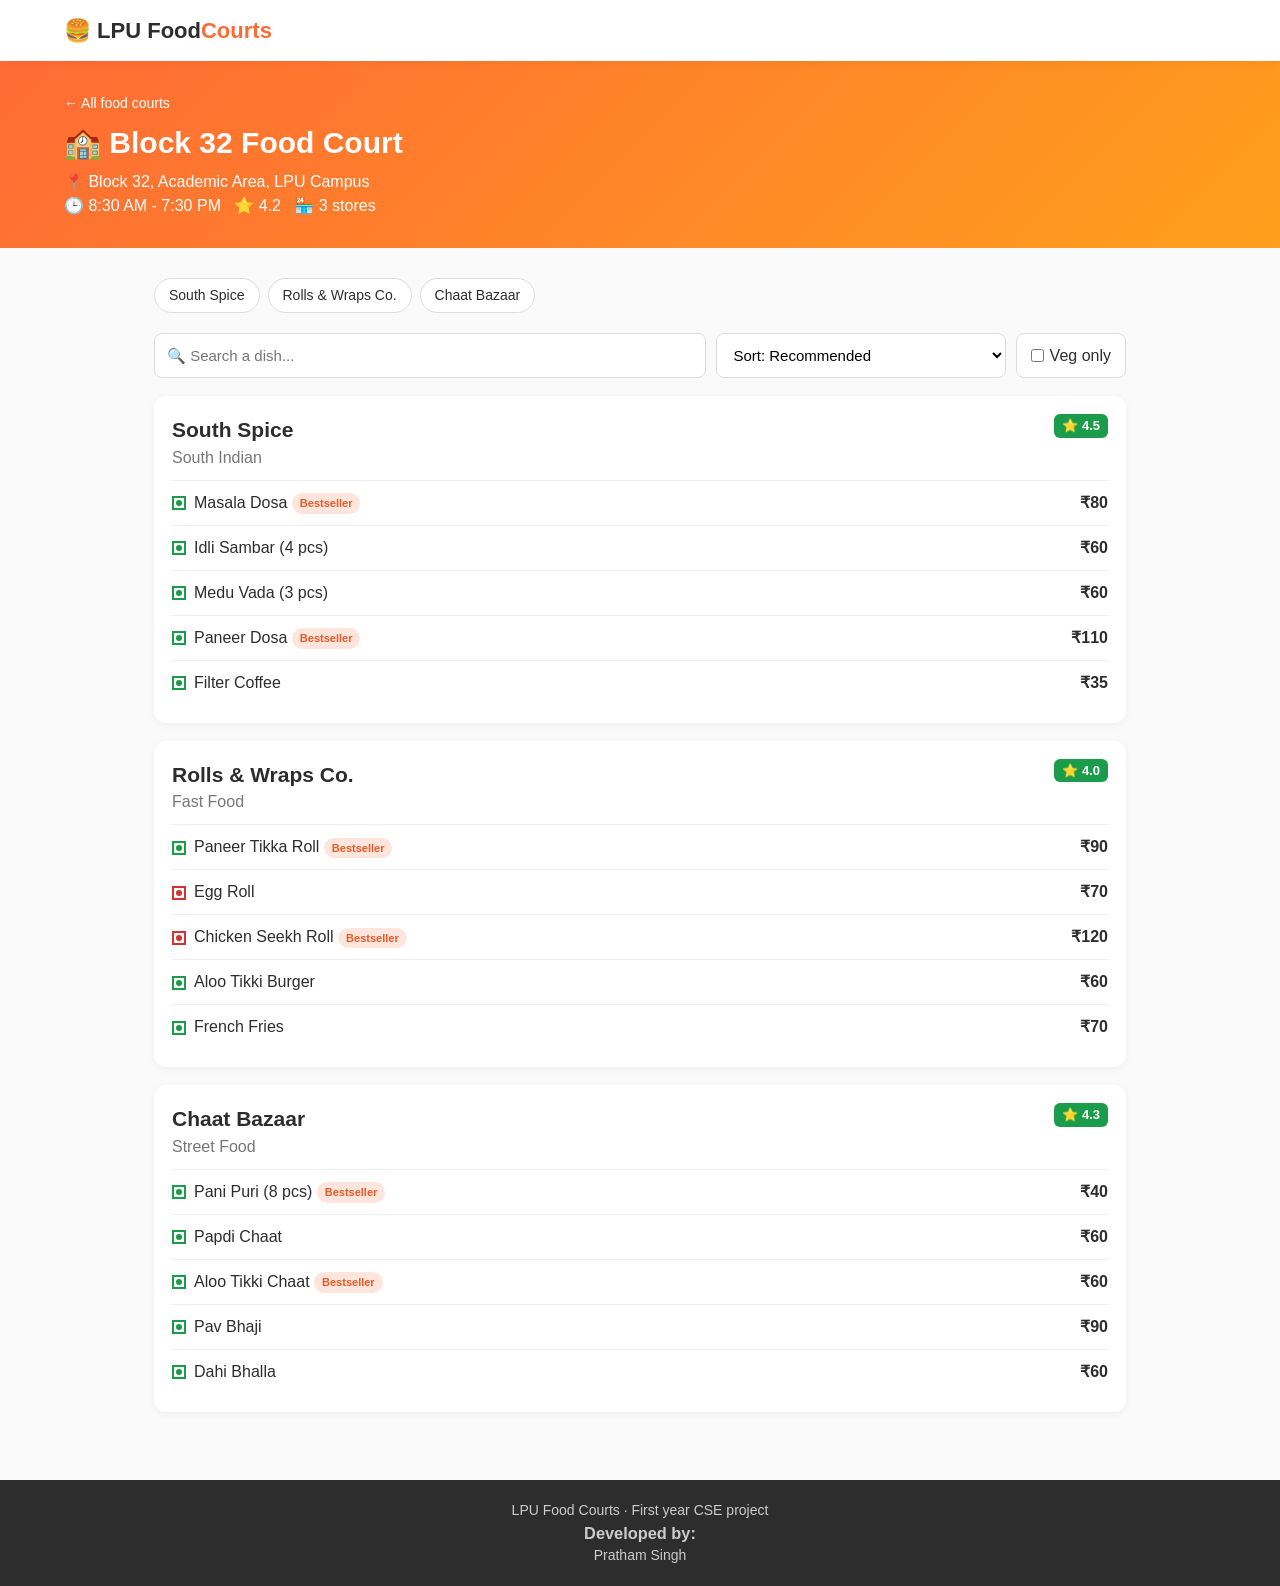
==== block-32.html @ c1071916 "js to html focus" ====
<!DOCTYPE html>
<html lang="en">
<head>
  <meta charset="UTF-8">
  <meta name="viewport" content="width=device-width, initial-scale=1.0">
  <title>Block 32 Food Court - LPU Food Courts</title>
  <link rel="stylesheet" href="css/style.css">
</head>
<body>

  <!-- ===== Navigation Bar ===== -->
  <nav class="navbar">
    <a href="index.html" class="logo">🍔 LPU Food<span>Courts</span></a>
  </nav>

  <!-- ===== Food Court Details ===== -->
  <header class="court-header">
    <a href="index.html" class="back-link">← All food courts</a>
    <h1>🏫 Block 32 Food Court</h1>
    <p>📍 Block 32, Academic Area, LPU Campus</p>
    <p>🕒 8:30 AM - 7:30 PM &nbsp; ⭐ 4.2 &nbsp; 🏪 3 stores</p>
  </header>

  <!-- ===== Stores and Menus ===== -->
  <section class="section">

    <!-- Jump to a store -->
    <div class="store-links">
      <a href="#south-spice">South Spice</a>
      <a href="#rolls-and-wraps-co">Rolls & Wraps Co.</a>
      <a href="#chaat-bazaar">Chaat Bazaar</a>
    </div>

    <!-- Dish search, sort and veg filter -->
    <div class="filters">
      <input type="text" id="dishSearch" placeholder="🔍 Search a dish..." onkeyup="filterMenu()">
      <select id="sortBy">
        <option value="default">Sort: Recommended</option>
        <option value="low">Price: Low to High</option>
        <option value="high">Price: High to Low</option>
      </select>
      <label class="veg-toggle">
        <input type="checkbox" id="vegOnly" onchange="filterMenu()"> Veg only
      </label>
    </div>

    <!-- South Spice -->
    <div class="store-card" id="south-spice">
      <div class="store-head">
        <div>
          <h2>South Spice</h2>
          <p class="muted">South Indian</p>
        </div>
        <span class="rating">⭐ 4.5</span>
      </div>
      <ul class="dishes">
        <li class="dish veg" style="--price: 80">
          <p><span class="veg-dot"></span>Masala Dosa <span class="badge best">Bestseller</span></p>
          <p class="price">₹80</p>
        </li>
        <li class="dish veg" style="--price: 60">
          <p><span class="veg-dot"></span>Idli Sambar (4 pcs)</p>
          <p class="price">₹60</p>
        </li>
        <li class="dish veg" style="--price: 60">
          <p><span class="veg-dot"></span>Medu Vada (3 pcs)</p>
          <p class="price">₹60</p>
        </li>
        <li class="dish veg" style="--price: 110">
          <p><span class="veg-dot"></span>Paneer Dosa <span class="badge best">Bestseller</span></p>
          <p class="price">₹110</p>
        </li>
        <li class="dish veg" style="--price: 35">
          <p><span class="veg-dot"></span>Filter Coffee</p>
          <p class="price">₹35</p>
        </li>
      </ul>
    </div>

    <!-- Rolls & Wraps Co. -->
    <div class="store-card" id="rolls-and-wraps-co">
      <div class="store-head">
        <div>
          <h2>Rolls & Wraps Co.</h2>
          <p class="muted">Fast Food</p>
        </div>
        <span class="rating">⭐ 4.0</span>
      </div>
      <ul class="dishes">
        <li class="dish veg" style="--price: 90">
          <p><span class="veg-dot"></span>Paneer Tikka Roll <span class="badge best">Bestseller</span></p>
          <p class="price">₹90</p>
        </li>
        <li class="dish nonveg" style="--price: 70">
          <p><span class="nonveg-dot"></span>Egg Roll</p>
          <p class="price">₹70</p>
        </li>
        <li class="dish nonveg" style="--price: 120">
          <p><span class="nonveg-dot"></span>Chicken Seekh Roll <span class="badge best">Bestseller</span></p>
          <p class="price">₹120</p>
        </li>
        <li class="dish veg" style="--price: 60">
          <p><span class="veg-dot"></span>Aloo Tikki Burger</p>
          <p class="price">₹60</p>
        </li>
        <li class="dish veg" style="--price: 70">
          <p><span class="veg-dot"></span>French Fries</p>
          <p class="price">₹70</p>
        </li>
      </ul>
    </div>

    <!-- Chaat Bazaar -->
    <div class="store-card" id="chaat-bazaar">
      <div class="store-head">
        <div>
          <h2>Chaat Bazaar</h2>
          <p class="muted">Street Food</p>
        </div>
        <span class="rating">⭐ 4.3</span>
      </div>
      <ul class="dishes">
        <li class="dish veg" style="--price: 40">
          <p><span class="veg-dot"></span>Pani Puri (8 pcs) <span class="badge best">Bestseller</span></p>
          <p class="price">₹40</p>
        </li>
        <li class="dish veg" style="--price: 60">
          <p><span class="veg-dot"></span>Papdi Chaat</p>
          <p class="price">₹60</p>
        </li>
        <li class="dish veg" style="--price: 60">
          <p><span class="veg-dot"></span>Aloo Tikki Chaat <span class="badge best">Bestseller</span></p>
          <p class="price">₹60</p>
        </li>
        <li class="dish veg" style="--price: 90">
          <p><span class="veg-dot"></span>Pav Bhaji</p>
          <p class="price">₹90</p>
        </li>
        <li class="dish veg" style="--price: 60">
          <p><span class="veg-dot"></span>Dahi Bhalla</p>
          <p class="price">₹60</p>
        </li>
      </ul>
    </div>

    <p class="empty" id="noResult" hidden>No dish found. Try a different search.</p>
  </section>

  <footer class="footer">
    <p>LPU Food Courts · First year CSE project</p>
    <h3>Developed by:</h3>
    <ul>
      <li>Pratham Singh</li>
    </ul>
  </footer>

  <script src="js/script.js"></script>
</body>
</html>
---- css/style.css ----
/* =====================================================
   style.css - styles for both pages
   ===================================================== */

/* ---------- Colours (change these to re-theme the site) ---------- */
:root {
  --primary: #ff6b35;
  --dark: #2d2d2d;
  --grey: #777777;
  --light: #fff7f2;
  --border: #eeeeee;
  --white: #ffffff;
  --green: #1a9c4a;
  --red: #d63031;
}

* {
  margin: 0;
  padding: 0;
  box-sizing: border-box;
}

body {
  font-family: "Segoe UI", Arial, sans-serif;
  background: #fafafa;
  color: var(--dark);
  line-height: 1.5;
}

a {
  color: var(--primary);
  text-decoration: none;
}

.muted { color: var(--grey); }

/* anything with the "hidden" attribute (set by the search) disappears */
[hidden] { display: none !important; }

/* ---------- Navbar ---------- */
.navbar {
  padding: 14px 5%;
  background: var(--white);
  box-shadow: 0 2px 8px rgba(0, 0, 0, 0.06);
  position: sticky;
  top: 0;
  z-index: 10;
}

.logo {
  font-size: 22px;
  font-weight: 800;
  color: var(--dark);
}
.logo span { color: var(--primary); }

/* ---------- Top banner (home page) ---------- */
.hero {
  background: linear-gradient(135deg, #ff6b35, #ff9f1c);
  color: var(--white);
  text-align: center;
  padding: 50px 5%;
}
.hero h1 { font-size: 34px; margin-bottom: 8px; }
.hero p { font-size: 18px; }

.hero input {
  max-width: 550px;
  margin-top: 22px;
}

/* ---------- Search boxes and dropdowns ---------- */
input[type="text"], select {
  width: 100%;
  padding: 12px;
  border: 1px solid #dddddd;
  border-radius: 8px;
  font-size: 15px;
  font-family: inherit;
  background: var(--white);
}
input[type="text"]:focus, select:focus {
  outline: none;
  border-color: var(--primary);
}

/* ---------- Badges ---------- */
.badge {
  display: inline-block;
  font-size: 11px;
  font-weight: 700;
  padding: 2px 8px;
  border-radius: 20px;
  vertical-align: middle;
}
.badge.featured { background: #fff3cd; color: #a07800; }
.badge.best { background: #ffe5dc; color: #e85a26; }

/* ---------- Sections ---------- */
.section {
  padding: 30px 5%;
  max-width: 1100px;
  margin: 0 auto;
}

.section-title {
  font-size: 24px;
  margin-bottom: 15px;
}

.empty {
  text-align: center;
  padding: 40px 10px;
  color: var(--grey);
  grid-column: 1 / -1;
}

/* ---------- Food court cards ---------- */
.court-grid {
  display: grid;
  grid-template-columns: repeat(auto-fill, minmax(300px, 1fr));
  gap: 20px;
}

.court-card {
  display: flex;
  gap: 15px;
  background: var(--white);
  color: var(--dark);
  border-radius: 14px;
  padding: 18px;
  box-shadow: 0 2px 10px rgba(0, 0, 0, 0.07);
  transition: transform 0.2s;
}
.court-card:hover { transform: translateY(-4px); }

.court-icon {
  font-size: 38px;
  background: var(--light);
  border-radius: 12px;
  width: 70px;
  height: 70px;
  min-width: 70px;
  display: flex;
  align-items: center;
  justify-content: center;
}

.court-info h3 { font-size: 19px; margin-bottom: 4px; }
.court-info p { font-size: 14px; }

/* ---------- Food court page header ---------- */
.court-header {
  background: linear-gradient(135deg, #ff6b35, #ff9f1c);
  color: var(--white);
  padding: 30px 5%;
}
.court-header h1 { font-size: 30px; margin: 5px 0; }
.back-link { color: var(--white); font-size: 14px; }

/* ---------- Store links ---------- */
.store-links {
  display: flex;
  flex-wrap: wrap;
  gap: 8px;
  margin-bottom: 20px;
}
.store-links a {
  background: var(--white);
  color: var(--dark);
  border: 1px solid #dddddd;
  border-radius: 20px;
  padding: 6px 14px;
  font-size: 14px;
}
.store-links a:hover { border-color: var(--primary); color: var(--primary); }

/* ---------- Dish search, sort and veg filter ---------- */
.filters {
  display: flex;
  flex-wrap: wrap;
  gap: 10px;
  margin-bottom: 18px;
}
.filters input[type="text"] { flex: 2; min-width: 180px; }
.filters select { flex: 1; min-width: 160px; width: auto; }

.veg-toggle {
  display: flex;
  align-items: center;
  gap: 6px;
  background: var(--white);
  border: 1px solid #dddddd;
  border-radius: 8px;
  padding: 0 14px;
  cursor: pointer;
  white-space: nowrap;
}

/* ---------- Store menu cards ---------- */
.store-card {
  background: var(--white);
  border-radius: 12px;
  padding: 18px;
  margin-bottom: 18px;
  box-shadow: 0 2px 8px rgba(0, 0, 0, 0.05);
  scroll-margin-top: 70px;   /* so the sticky navbar doesn't cover the title */
}

.store-head {
  display: flex;
  justify-content: space-between;
  align-items: flex-start;
  padding-bottom: 10px;
}
.store-head h2 { font-size: 21px; }

/* the list of dishes in a store */
.dishes {
  list-style: none;
  display: flex;
  flex-direction: column;
}

.rating {
  background: var(--green);
  color: var(--white);
  font-size: 13px;
  font-weight: 600;
  padding: 2px 8px;
  border-radius: 6px;
  white-space: nowrap;
}

.dish {
  display: flex;
  justify-content: space-between;
  gap: 10px;
  padding: 10px 0;
  border-top: 1px solid var(--border);
}
.price { font-weight: 700; white-space: nowrap; }

/* ---------- Sort by price (done with CSS, no JavaScript) ----------
   Every dish has its price written in the HTML, e.g. style="--price: 110".
   "order" puts the lowest number first, so cheap dishes go to the top.
   For "High to Low" we flip the list upside down (column-reverse).
   ":has(...)" checks which option is picked in the "Sort" dropdown. */
body:has(#sortBy option[value="low"]:checked) .dish,
body:has(#sortBy option[value="high"]:checked) .dish {
  order: var(--price);
}
body:has(#sortBy option[value="high"]:checked) .dishes {
  flex-direction: column-reverse;
}

/* veg / non-veg symbols (like on food packets) */
.veg-dot, .nonveg-dot {
  display: inline-block;
  width: 14px;
  height: 14px;
  border: 2px solid var(--green);
  margin-right: 8px;
  vertical-align: middle;
  position: relative;
}
.veg-dot::after, .nonveg-dot::after {
  content: "";
  position: absolute;
  width: 6px;
  height: 6px;
  border-radius: 50%;
  background: var(--green);
  top: 2px;
  left: 2px;
}
.nonveg-dot { border-color: var(--red); }
.nonveg-dot::after { background: var(--red); }

/* ---------- Footer ---------- */
.footer {
  text-align: center;
  padding: 20px 5%;
  margin-top: 20px;
  background: var(--dark);
  color: #cccccc;
  font-size: 14px;
}
.footer ul { list-style: none; }

/* ---------- Phones ---------- */
@media (max-width: 600px) {
  .hero { padding: 35px 16px; }
  .hero h1 { font-size: 26px; }
  .hero p { font-size: 16px; }
  .section { padding: 20px 16px; }
  .navbar { padding: 12px 16px; }
  .court-grid { grid-template-columns: 1fr; }
  .court-header { padding: 24px 16px; }
  .court-header h1 { font-size: 24px; }
}
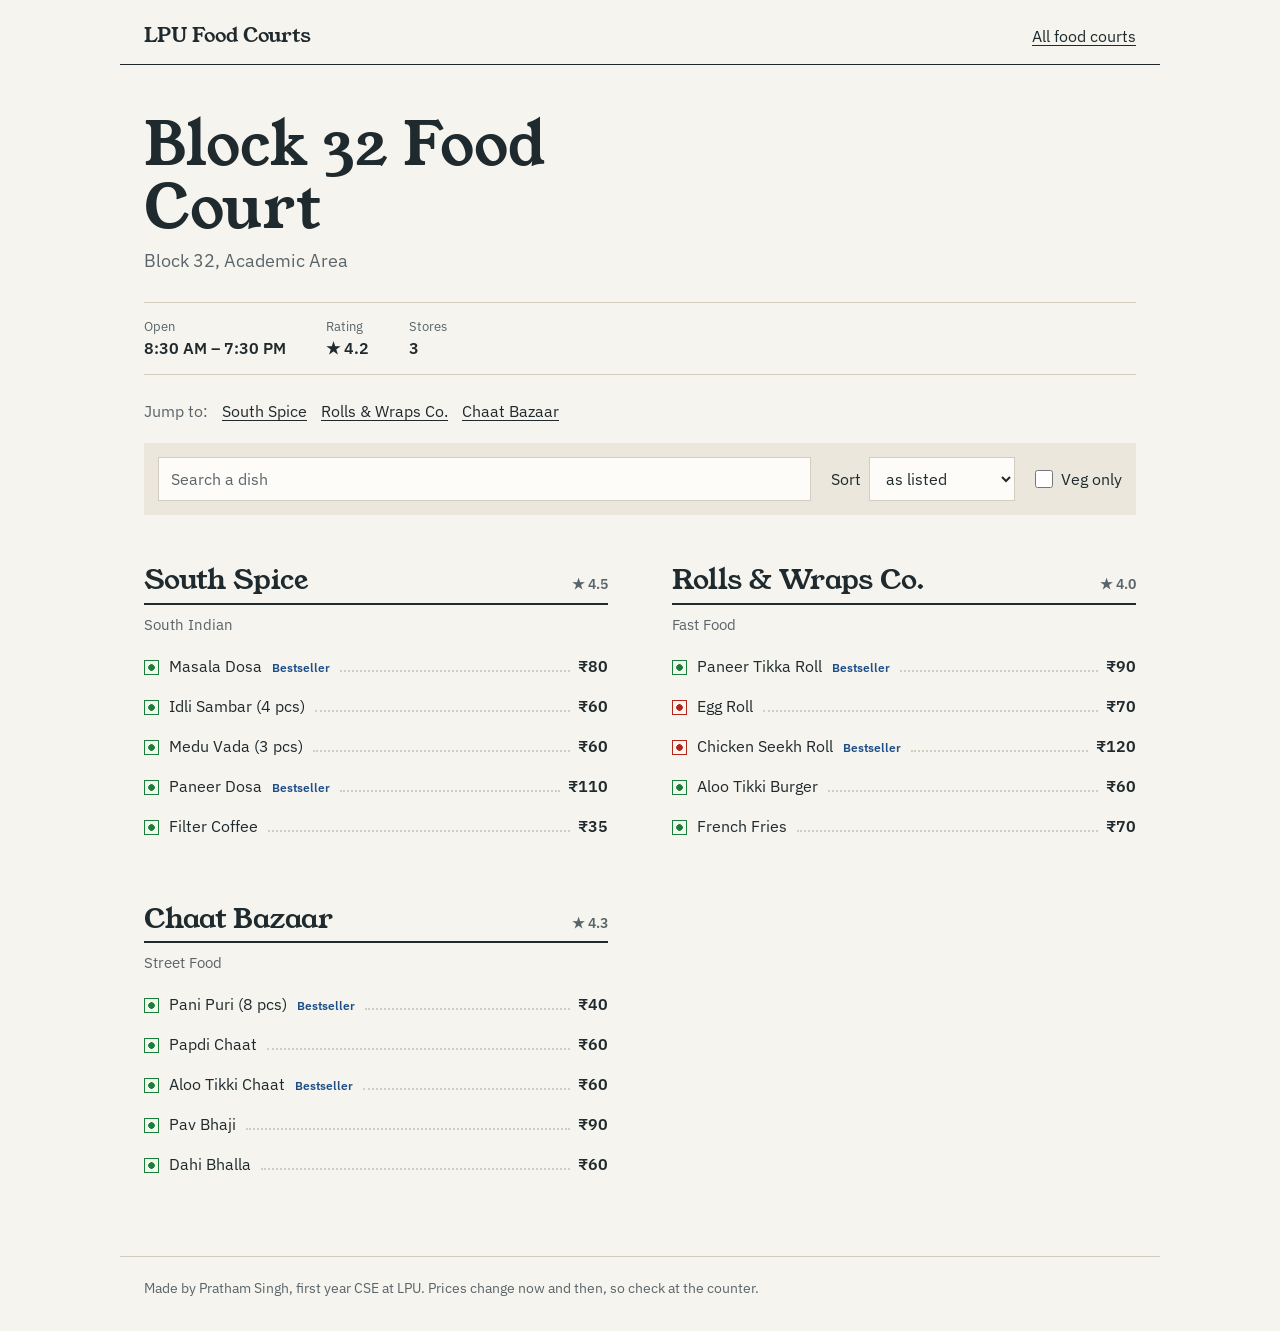
==== commit 344b13cd: "added garvit and rishu" ====
--- a/block-32.html
+++ b/block-32.html
@@ -3,155 +3,90 @@
 <head>
   <meta charset="UTF-8">
   <meta name="viewport" content="width=device-width, initial-scale=1.0">
-  <title>Block 32 Food Court - LPU Food Courts</title>
+  <title>Block 32 Food Court | LPU Food Courts</title>
+  <link rel="preconnect" href="https://fonts.googleapis.com">
+  <link rel="preconnect" href="https://fonts.gstatic.com" crossorigin>
+  <link rel="stylesheet" href="https://fonts.googleapis.com/css2?family=IBM+Plex+Sans:wght@400;600&family=Young+Serif&display=swap">
   <link rel="stylesheet" href="css/style.css">
 </head>
 <body>
 
-  <!-- ===== Navigation Bar ===== -->
-  <nav class="navbar">
-    <a href="index.html" class="logo">🍔 LPU Food<span>Courts</span></a>
-  </nav>
-
-  <!-- ===== Food Court Details ===== -->
-  <header class="court-header">
-    <a href="index.html" class="back-link">← All food courts</a>
-    <h1>🏫 Block 32 Food Court</h1>
-    <p>📍 Block 32, Academic Area, LPU Campus</p>
-    <p>🕒 8:30 AM - 7:30 PM &nbsp; ⭐ 4.2 &nbsp; 🏪 3 stores</p>
+  <header class="top">
+    <a href="index.html" class="site-name">LPU Food Courts</a>
+    <a href="index.html">All food courts</a>
   </header>
 
-  <!-- ===== Stores and Menus ===== -->
-  <section class="section">
+  <main>
+    <h1>Block 32 Food Court</h1>
+    <p class="where">Block 32, Academic Area</p>
 
-    <!-- Jump to a store -->
-    <div class="store-links">
+    <dl class="facts">
+      <div><dt>Open</dt><dd>8:30 AM – 7:30 PM</dd></div>
+      <div><dt>Rating</dt><dd>★ 4.2</dd></div>
+      <div><dt>Stores</dt><dd>3</dd></div>
+    </dl>
+
+    <p class="jump">Jump to:
       <a href="#south-spice">South Spice</a>
-      <a href="#rolls-and-wraps-co">Rolls & Wraps Co.</a>
+      <a href="#rolls-and-wraps-co">Rolls &amp; Wraps Co.</a>
       <a href="#chaat-bazaar">Chaat Bazaar</a>
+    </p>
+
+    <div class="tools">
+      <input type="search" placeholder="Search a dish" aria-label="Search a dish" oninput="search(this, '.dish')">
+      <label>Sort
+        <select id="sort">
+          <option value="none">as listed</option>
+          <option value="low">cheapest first</option>
+          <option value="high">costliest first</option>
+        </select>
+      </label>
+      <label class="veg-only"><input type="checkbox" id="vegOnly"> Veg only</label>
     </div>
 
-    <!-- Dish search, sort and veg filter -->
-    <div class="filters">
-      <input type="text" id="dishSearch" placeholder="🔍 Search a dish..." onkeyup="filterMenu()">
-      <select id="sortBy">
-        <option value="default">Sort: Recommended</option>
-        <option value="low">Price: Low to High</option>
-        <option value="high">Price: High to Low</option>
-      </select>
-      <label class="veg-toggle">
-        <input type="checkbox" id="vegOnly" onchange="filterMenu()"> Veg only
-      </label>
+    <div class="menu">
+
+      <section class="store" id="south-spice">
+        <h2>South Spice <span class="rating">★ 4.5</span></h2>
+        <p class="cuisine">South Indian</p>
+        <ul>
+          <li class="dish veg" style="--price: 80"><span>Masala Dosa <small>Bestseller</small></span> <b>₹80</b></li>
+          <li class="dish veg" style="--price: 60"><span>Idli Sambar (4 pcs)</span> <b>₹60</b></li>
+          <li class="dish veg" style="--price: 60"><span>Medu Vada (3 pcs)</span> <b>₹60</b></li>
+          <li class="dish veg" style="--price: 110"><span>Paneer Dosa <small>Bestseller</small></span> <b>₹110</b></li>
+          <li class="dish veg" style="--price: 35"><span>Filter Coffee</span> <b>₹35</b></li>
+        </ul>
+      </section>
+
+      <section class="store" id="rolls-and-wraps-co">
+        <h2>Rolls &amp; Wraps Co. <span class="rating">★ 4.0</span></h2>
+        <p class="cuisine">Fast Food</p>
+        <ul>
+          <li class="dish veg" style="--price: 90"><span>Paneer Tikka Roll <small>Bestseller</small></span> <b>₹90</b></li>
+          <li class="dish nonveg" style="--price: 70"><span>Egg Roll</span> <b>₹70</b></li>
+          <li class="dish nonveg" style="--price: 120"><span>Chicken Seekh Roll <small>Bestseller</small></span> <b>₹120</b></li>
+          <li class="dish veg" style="--price: 60"><span>Aloo Tikki Burger</span> <b>₹60</b></li>
+          <li class="dish veg" style="--price: 70"><span>French Fries</span> <b>₹70</b></li>
+        </ul>
+      </section>
+
+      <section class="store" id="chaat-bazaar">
+        <h2>Chaat Bazaar <span class="rating">★ 4.3</span></h2>
+        <p class="cuisine">Street Food</p>
+        <ul>
+          <li class="dish veg" style="--price: 40"><span>Pani Puri (8 pcs) <small>Bestseller</small></span> <b>₹40</b></li>
+          <li class="dish veg" style="--price: 60"><span>Papdi Chaat</span> <b>₹60</b></li>
+          <li class="dish veg" style="--price: 60"><span>Aloo Tikki Chaat <small>Bestseller</small></span> <b>₹60</b></li>
+          <li class="dish veg" style="--price: 90"><span>Pav Bhaji</span> <b>₹90</b></li>
+          <li class="dish veg" style="--price: 60"><span>Dahi Bhalla</span> <b>₹60</b></li>
+        </ul>
+      </section>
     </div>
+    <p class="no-result">No dish matches that. Try another name, or untick "Veg only".</p>
+  </main>
 
-    <!-- South Spice -->
-    <div class="store-card" id="south-spice">
-      <div class="store-head">
-        <div>
-          <h2>South Spice</h2>
-          <p class="muted">South Indian</p>
-        </div>
-        <span class="rating">⭐ 4.5</span>
-      </div>
-      <ul class="dishes">
-        <li class="dish veg" style="--price: 80">
-          <p><span class="veg-dot"></span>Masala Dosa <span class="badge best">Bestseller</span></p>
-          <p class="price">₹80</p>
-        </li>
-        <li class="dish veg" style="--price: 60">
-          <p><span class="veg-dot"></span>Idli Sambar (4 pcs)</p>
-          <p class="price">₹60</p>
-        </li>
-        <li class="dish veg" style="--price: 60">
-          <p><span class="veg-dot"></span>Medu Vada (3 pcs)</p>
-          <p class="price">₹60</p>
-        </li>
-        <li class="dish veg" style="--price: 110">
-          <p><span class="veg-dot"></span>Paneer Dosa <span class="badge best">Bestseller</span></p>
-          <p class="price">₹110</p>
-        </li>
-        <li class="dish veg" style="--price: 35">
-          <p><span class="veg-dot"></span>Filter Coffee</p>
-          <p class="price">₹35</p>
-        </li>
-      </ul>
-    </div>
-
-    <!-- Rolls & Wraps Co. -->
-    <div class="store-card" id="rolls-and-wraps-co">
-      <div class="store-head">
-        <div>
-          <h2>Rolls & Wraps Co.</h2>
-          <p class="muted">Fast Food</p>
-        </div>
-        <span class="rating">⭐ 4.0</span>
-      </div>
-      <ul class="dishes">
-        <li class="dish veg" style="--price: 90">
-          <p><span class="veg-dot"></span>Paneer Tikka Roll <span class="badge best">Bestseller</span></p>
-          <p class="price">₹90</p>
-        </li>
-        <li class="dish nonveg" style="--price: 70">
-          <p><span class="nonveg-dot"></span>Egg Roll</p>
-          <p class="price">₹70</p>
-        </li>
-        <li class="dish nonveg" style="--price: 120">
-          <p><span class="nonveg-dot"></span>Chicken Seekh Roll <span class="badge best">Bestseller</span></p>
-          <p class="price">₹120</p>
-        </li>
-        <li class="dish veg" style="--price: 60">
-          <p><span class="veg-dot"></span>Aloo Tikki Burger</p>
-          <p class="price">₹60</p>
-        </li>
-        <li class="dish veg" style="--price: 70">
-          <p><span class="veg-dot"></span>French Fries</p>
-          <p class="price">₹70</p>
-        </li>
-      </ul>
-    </div>
-
-    <!-- Chaat Bazaar -->
-    <div class="store-card" id="chaat-bazaar">
-      <div class="store-head">
-        <div>
-          <h2>Chaat Bazaar</h2>
-          <p class="muted">Street Food</p>
-        </div>
-        <span class="rating">⭐ 4.3</span>
-      </div>
-      <ul class="dishes">
-        <li class="dish veg" style="--price: 40">
-          <p><span class="veg-dot"></span>Pani Puri (8 pcs) <span class="badge best">Bestseller</span></p>
-          <p class="price">₹40</p>
-        </li>
-        <li class="dish veg" style="--price: 60">
-          <p><span class="veg-dot"></span>Papdi Chaat</p>
-          <p class="price">₹60</p>
-        </li>
-        <li class="dish veg" style="--price: 60">
-          <p><span class="veg-dot"></span>Aloo Tikki Chaat <span class="badge best">Bestseller</span></p>
-          <p class="price">₹60</p>
-        </li>
-        <li class="dish veg" style="--price: 90">
-          <p><span class="veg-dot"></span>Pav Bhaji</p>
-          <p class="price">₹90</p>
-        </li>
-        <li class="dish veg" style="--price: 60">
-          <p><span class="veg-dot"></span>Dahi Bhalla</p>
-          <p class="price">₹60</p>
-        </li>
-      </ul>
-    </div>
-
-    <p class="empty" id="noResult" hidden>No dish found. Try a different search.</p>
-  </section>
-
-  <footer class="footer">
-    <p>LPU Food Courts · First year CSE project</p>
-    <h3>Developed by:</h3>
-    <ul>
-      <li>Pratham Singh</li>
-    </ul>
+  <footer>
+    Made by Pratham Singh, first year CSE at LPU. Prices change now and then, so check at the counter.
   </footer>
 
   <script src="js/script.js"></script>
--- a/css/style.css
+++ b/css/style.css
@@ -1,301 +1,394 @@
-/* =====================================================
-   style.css - styles for both pages
-   ===================================================== */
-
-/* ---------- Colours (change these to re-theme the site) ---------- */
+/* LPU Food Courts - one stylesheet for all the pages.
+   The look is meant to feel like a printed menu card:
+   off-white paper, dark ink, one blue for small highlights. */
+
 :root {
-  --primary: #ff6b35;
-  --dark: #2d2d2d;
-  --grey: #777777;
-  --light: #fff7f2;
-  --border: #eeeeee;
-  --white: #ffffff;
-  --green: #1a9c4a;
-  --red: #d63031;
-}
-
-* {
-  margin: 0;
+  --paper: #f6f4ee;
+  --paper-dark: #ebe7dc;
+  --field: #fdfcf8;
+  --ink: #1f2a2e;
+  --muted: #59656a;
+  --line: #d3cdbf;
+  --blue: #1d4e89;
+  --veg: #17803a;
+  --nonveg: #b3261e;
+
+  --serif: "Young Serif", Georgia, serif;
+  --sans: "IBM Plex Sans", "Segoe UI", Arial, sans-serif;
+}
+
+* { box-sizing: border-box; }
+
+html, body { overflow-x: clip; }
+
+@media (prefers-reduced-motion: no-preference) {
+  html { scroll-behavior: smooth; }
+}
+
+body {
+  margin: 0;
+  background: var(--paper);
+  color: var(--ink);
+  font: 16px/1.5 var(--sans);
+}
+
+[hidden] { display: none !important; }
+
+a { color: inherit; text-underline-offset: 3px; }
+a:hover { color: var(--blue); }
+
+:focus-visible {
+  outline: 2px solid var(--blue);
+  outline-offset: 2px;
+}
+
+h1, h2 {
+  margin: 0;
+  font-family: var(--serif);
+  font-weight: 400;
+}
+
+h1 {
+  font-size: clamp(2.25rem, 6vw, 3.75rem);
+  line-height: 1.05;
+  max-width: 16ch;
+  overflow-wrap: anywhere;
+}
+
+
+/* top bar and footer */
+
+.top,
+main,
+footer {
+  max-width: 1040px;
+  margin: 0 auto;
+  padding-left: 24px;
+  padding-right: 24px;
+}
+
+.top {
+  display: flex;
+  justify-content: space-between;
+  align-items: baseline;
+  gap: 16px;
+  padding-top: 20px;
+  padding-bottom: 14px;
+  border-bottom: 1px solid var(--ink);
+  white-space: nowrap;
+}
+
+.site-name {
+  font-family: var(--serif);
+  font-size: 1.25rem;
+  text-decoration: none;
+}
+
+main {
+  padding-top: 48px;
+  padding-bottom: 72px;
+}
+
+footer {
+  padding-top: 20px;
+  padding-bottom: 32px;
+  border-top: 1px solid var(--line);
+  color: var(--muted);
+  font-size: 0.9rem;
+}
+
+
+/* small things used on both pages */
+
+.tag {
+  display: inline-block;
+  margin-left: 8px;
+  padding: 0 6px;
+  border: 1px solid currentColor;
+  color: var(--blue);
+  font: 600 0.75rem/1.6 var(--sans);
+  vertical-align: middle;
+}
+
+input[type="search"],
+select {
+  height: 44px;
+  padding: 0 12px;
+  border: 1px solid var(--line);
+  border-radius: 0;
+  background: var(--field);
+  color: var(--ink);
+  font: inherit;
+}
+
+input[type="search"]:hover,
+select:hover { border-color: var(--muted); }
+
+input[type="search"]:focus { border-color: var(--blue); }
+
+::placeholder { color: var(--muted); }
+
+.no-result {
+  display: none;
+  padding: 32px 0;
+  color: var(--muted);
+}
+
+
+/* home page */
+
+.intro {
+  max-width: 52ch;
+  margin: 16px 0 32px;
+  color: var(--muted);
+  font-size: 1.125rem;
+}
+
+.court-search {
+  width: 100%;
+  max-width: 420px;
+}
+
+.courts {
+  list-style: none;
+  margin: 40px 0 0;
   padding: 0;
-  box-sizing: border-box;
-}
-
-body {
-  font-family: "Segoe UI", Arial, sans-serif;
-  background: #fafafa;
-  color: var(--dark);
-  line-height: 1.5;
-}
-
-a {
-  color: var(--primary);
+  border-top: 2px solid var(--ink);
+}
+
+.courts li { border-bottom: 1px solid var(--line); }
+
+.courts a {
+  display: grid;
+  grid-template-columns: 2.4fr 1.8fr 1.6fr 0.8fr 0.6fr;
+  align-items: baseline;
+  gap: 16px;
+  padding: 20px 8px;
+  color: var(--muted);
   text-decoration: none;
 }
 
-.muted { color: var(--grey); }
-
-/* anything with the "hidden" attribute (set by the search) disappears */
-[hidden] { display: none !important; }
-
-/* ---------- Navbar ---------- */
-.navbar {
-  padding: 14px 5%;
-  background: var(--white);
-  box-shadow: 0 2px 8px rgba(0, 0, 0, 0.06);
-  position: sticky;
-  top: 0;
-  z-index: 10;
-}
-
-.logo {
-  font-size: 22px;
-  font-weight: 800;
-  color: var(--dark);
-}
-.logo span { color: var(--primary); }
-
-/* ---------- Top banner (home page) ---------- */
-.hero {
-  background: linear-gradient(135deg, #ff6b35, #ff9f1c);
-  color: var(--white);
-  text-align: center;
-  padding: 50px 5%;
-}
-.hero h1 { font-size: 34px; margin-bottom: 8px; }
-.hero p { font-size: 18px; }
-
-.hero input {
-  max-width: 550px;
-  margin-top: 22px;
-}
-
-/* ---------- Search boxes and dropdowns ---------- */
-input[type="text"], select {
-  width: 100%;
-  padding: 12px;
-  border: 1px solid #dddddd;
-  border-radius: 8px;
-  font-size: 15px;
-  font-family: inherit;
-  background: var(--white);
-}
-input[type="text"]:focus, select:focus {
-  outline: none;
-  border-color: var(--primary);
-}
-
-/* ---------- Badges ---------- */
-.badge {
-  display: inline-block;
-  font-size: 11px;
-  font-weight: 700;
-  padding: 2px 8px;
-  border-radius: 20px;
-  vertical-align: middle;
-}
-.badge.featured { background: #fff3cd; color: #a07800; }
-.badge.best { background: #ffe5dc; color: #e85a26; }
-
-/* ---------- Sections ---------- */
-.section {
-  padding: 30px 5%;
-  max-width: 1100px;
-  margin: 0 auto;
-}
-
-.section-title {
-  font-size: 24px;
-  margin-bottom: 15px;
-}
-
-.empty {
-  text-align: center;
-  padding: 40px 10px;
-  color: var(--grey);
-  grid-column: 1 / -1;
-}
-
-/* ---------- Food court cards ---------- */
-.court-grid {
+.courts a:hover { background: var(--paper-dark); }
+
+.courts .name {
+  color: var(--ink);
+  font-family: var(--serif);
+  font-size: 1.375rem;
+  line-height: 1.25;
+}
+
+.courts a:hover .name { color: var(--blue); }
+
+.courts .rating { text-align: right; }
+
+/* the search on the home page found nothing */
+.courts:not(:has(li:not([hidden]))) + .no-result { display: block; }
+
+
+/* food court page */
+
+.where {
+  margin: 8px 0 0;
+  color: var(--muted);
+  font-size: 1.125rem;
+}
+
+.facts {
+  display: flex;
+  flex-wrap: wrap;
+  gap: 12px 40px;
+  margin: 28px 0 24px;
+  padding: 14px 0;
+  border-top: 1px solid var(--line);
+  border-bottom: 1px solid var(--line);
+}
+
+.facts dt {
+  color: var(--muted);
+  font-size: 0.8rem;
+}
+
+.facts dd {
+  margin: 0;
+  font-weight: 600;
+  font-variant-numeric: tabular-nums;
+}
+
+.jump { color: var(--muted); }
+.jump a { margin-left: 10px; color: var(--ink); white-space: nowrap; }
+.jump a:hover { color: var(--blue); }
+
+.tools {
+  display: flex;
+  flex-wrap: wrap;
+  align-items: center;
+  gap: 12px 20px;
+  margin: 20px 0 48px;
+  padding: 14px;
+  background: var(--paper-dark);
+}
+
+.tools input[type="search"] { flex: 1 1 240px; }
+
+.tools label {
+  display: flex;
+  align-items: center;
+  gap: 8px;
+  min-height: 44px;
+  white-space: nowrap;
+}
+
+.veg-only { cursor: pointer; }
+
+.veg-only input {
+  width: 18px;
+  height: 18px;
+  margin: 0;
+  accent-color: var(--veg);
+}
+
+/* stores sit two to a row, like the two sides of a menu card */
+.menu {
   display: grid;
-  grid-template-columns: repeat(auto-fill, minmax(300px, 1fr));
-  gap: 20px;
-}
-
-.court-card {
-  display: flex;
-  gap: 15px;
-  background: var(--white);
-  color: var(--dark);
-  border-radius: 14px;
-  padding: 18px;
-  box-shadow: 0 2px 10px rgba(0, 0, 0, 0.07);
-  transition: transform 0.2s;
-}
-.court-card:hover { transform: translateY(-4px); }
-
-.court-icon {
-  font-size: 38px;
-  background: var(--light);
-  border-radius: 12px;
-  width: 70px;
-  height: 70px;
-  min-width: 70px;
-  display: flex;
-  align-items: center;
-  justify-content: center;
-}
-
-.court-info h3 { font-size: 19px; margin-bottom: 4px; }
-.court-info p { font-size: 14px; }
-
-/* ---------- Food court page header ---------- */
-.court-header {
-  background: linear-gradient(135deg, #ff6b35, #ff9f1c);
-  color: var(--white);
-  padding: 30px 5%;
-}
-.court-header h1 { font-size: 30px; margin: 5px 0; }
-.back-link { color: var(--white); font-size: 14px; }
-
-/* ---------- Store links ---------- */
-.store-links {
-  display: flex;
-  flex-wrap: wrap;
+  grid-template-columns: repeat(2, minmax(0, 1fr));
+  gap: 56px 64px;
+}
+
+.store { scroll-margin-top: 16px; }
+
+.store h2 {
+  display: flex;
+  justify-content: space-between;
+  align-items: baseline;
+  gap: 12px;
+  padding-bottom: 6px;
+  border-bottom: 2px solid var(--ink);
+  font-size: 1.75rem;
+  line-height: 1.2;
+}
+
+.store h2 .rating {
+  color: var(--muted);
+  font: 600 0.9rem var(--sans);
+  white-space: nowrap;
+}
+
+.cuisine {
+  margin: 8px 0 10px;
+  color: var(--muted);
+  font-size: 0.95rem;
+}
+
+.store ul {
+  list-style: none;
+  margin: 0;
+  padding: 0;
+  display: flex;
+  flex-direction: column;
+}
+
+/* one line of the menu: mark, name, dotted line, price */
+.dish {
+  display: flex;
+  align-items: baseline;
+  gap: 10px;
+  padding: 8px 0;
+}
+
+.dish span { min-width: 0; }
+
+.dish small {
+  margin-left: 6px;
+  color: var(--blue);
+  font-size: 0.75rem;
+  font-weight: 600;
+  white-space: nowrap;
+}
+
+/* the price grows to fill the row; its ::before is the dotted line,
+   and align-items: baseline puts the dots on the same line as the text */
+.dish b {
+  flex: 1 0 auto;
+  display: flex;
+  align-items: baseline;
   gap: 8px;
-  margin-bottom: 20px;
-}
-.store-links a {
-  background: var(--white);
-  color: var(--dark);
-  border: 1px solid #dddddd;
-  border-radius: 20px;
-  padding: 6px 14px;
-  font-size: 14px;
-}
-.store-links a:hover { border-color: var(--primary); color: var(--primary); }
-
-/* ---------- Dish search, sort and veg filter ---------- */
-.filters {
-  display: flex;
-  flex-wrap: wrap;
-  gap: 10px;
-  margin-bottom: 18px;
-}
-.filters input[type="text"] { flex: 2; min-width: 180px; }
-.filters select { flex: 1; min-width: 160px; width: auto; }
-
-.veg-toggle {
-  display: flex;
-  align-items: center;
-  gap: 6px;
-  background: var(--white);
-  border: 1px solid #dddddd;
-  border-radius: 8px;
-  padding: 0 14px;
-  cursor: pointer;
-  white-space: nowrap;
-}
-
-/* ---------- Store menu cards ---------- */
-.store-card {
-  background: var(--white);
-  border-radius: 12px;
-  padding: 18px;
-  margin-bottom: 18px;
-  box-shadow: 0 2px 8px rgba(0, 0, 0, 0.05);
-  scroll-margin-top: 70px;   /* so the sticky navbar doesn't cover the title */
-}
-
-.store-head {
-  display: flex;
-  justify-content: space-between;
-  align-items: flex-start;
-  padding-bottom: 10px;
-}
-.store-head h2 { font-size: 21px; }
-
-/* the list of dishes in a store */
-.dishes {
-  list-style: none;
-  display: flex;
-  flex-direction: column;
-}
-
-.rating {
-  background: var(--green);
-  color: var(--white);
-  font-size: 13px;
   font-weight: 600;
-  padding: 2px 8px;
-  border-radius: 6px;
-  white-space: nowrap;
-}
-
-.dish {
-  display: flex;
-  justify-content: space-between;
-  gap: 10px;
-  padding: 10px 0;
-  border-top: 1px solid var(--border);
-}
-.price { font-weight: 700; white-space: nowrap; }
-
-/* ---------- Sort by price (done with CSS, no JavaScript) ----------
-   Every dish has its price written in the HTML, e.g. style="--price: 110".
-   "order" puts the lowest number first, so cheap dishes go to the top.
-   For "High to Low" we flip the list upside down (column-reverse).
-   ":has(...)" checks which option is picked in the "Sort" dropdown. */
-body:has(#sortBy option[value="low"]:checked) .dish,
-body:has(#sortBy option[value="high"]:checked) .dish {
+  font-variant-numeric: tabular-nums;
+  white-space: nowrap;
+}
+
+.dish b::before {
+  content: "";
+  flex: 1;
+  min-width: 24px;
+  border-bottom: 2px dotted var(--line);
+}
+
+/* the green / red square from food packets */
+.dish::before {
+  content: "";
+  flex: none;
+  align-self: flex-start;
+  width: 13px;
+  height: 13px;
+  margin-top: 6px;
+  border: 1.5px solid var(--veg);
+  background: radial-gradient(circle, var(--veg) 3px, transparent 3.5px);
+}
+
+.dish.nonveg::before {
+  border-color: var(--nonveg);
+  background: radial-gradient(circle, var(--nonveg) 3px, transparent 3.5px);
+}
+
+
+/* "Veg only" - no JavaScript needed, CSS checks the tick box */
+body:has(#vegOnly:checked) .nonveg { display: none; }
+body:has(#vegOnly:checked) .store:not(:has(.veg:not([hidden]))) { display: none; }
+
+/* hide a store when the search hid all of its dishes */
+.store:not(:has(.dish:not([hidden]))) { display: none; }
+
+/* nothing left on the whole page */
+.menu:not(:has(.dish:not([hidden]))) + .no-result,
+body:has(#vegOnly:checked) .menu:not(:has(.veg:not([hidden]))) + .no-result {
+  display: block;
+}
+
+/* Sort by price. Every dish has its price in style="--price: 80" and
+   `order` puts the smallest number first. For costliest first the
+   list is simply turned upside down. */
+body:has(#sort option[value="low"]:checked) .dish,
+body:has(#sort option[value="high"]:checked) .dish {
   order: var(--price);
 }
-body:has(#sortBy option[value="high"]:checked) .dishes {
+
+body:has(#sort option[value="high"]:checked) .store ul {
   flex-direction: column-reverse;
 }
 
-/* veg / non-veg symbols (like on food packets) */
-.veg-dot, .nonveg-dot {
-  display: inline-block;
-  width: 14px;
-  height: 14px;
-  border: 2px solid var(--green);
-  margin-right: 8px;
-  vertical-align: middle;
-  position: relative;
-}
-.veg-dot::after, .nonveg-dot::after {
-  content: "";
-  position: absolute;
-  width: 6px;
-  height: 6px;
-  border-radius: 50%;
-  background: var(--green);
-  top: 2px;
-  left: 2px;
-}
-.nonveg-dot { border-color: var(--red); }
-.nonveg-dot::after { background: var(--red); }
-
-/* ---------- Footer ---------- */
-.footer {
-  text-align: center;
-  padding: 20px 5%;
-  margin-top: 20px;
-  background: var(--dark);
-  color: #cccccc;
-  font-size: 14px;
-}
-.footer ul { list-style: none; }
-
-/* ---------- Phones ---------- */
-@media (max-width: 600px) {
-  .hero { padding: 35px 16px; }
-  .hero h1 { font-size: 26px; }
-  .hero p { font-size: 16px; }
-  .section { padding: 20px 16px; }
-  .navbar { padding: 12px 16px; }
-  .court-grid { grid-template-columns: 1fr; }
-  .court-header { padding: 24px 16px; }
-  .court-header h1 { font-size: 24px; }
-}
+
+/* tablets and phones */
+
+@media (max-width: 800px) {
+  .menu { grid-template-columns: minmax(0, 1fr); gap: 44px; }
+
+  .courts a {
+    display: flex;
+    flex-wrap: wrap;
+    gap: 2px 14px;
+    padding: 16px 4px;
+    font-size: 0.95rem;
+  }
+
+  .courts .name { width: 100%; margin-bottom: 4px; }
+}
+
+@media (max-width: 480px) {
+  .top, main, footer { padding-left: 16px; padding-right: 16px; }
+  main { padding-top: 32px; }
+  .tools { margin-bottom: 36px; }
+  .tools label:first-of-type { flex: 1; }
+  .tools select { flex: 1; }
+  .store h2 { font-size: 1.5rem; }
+}
